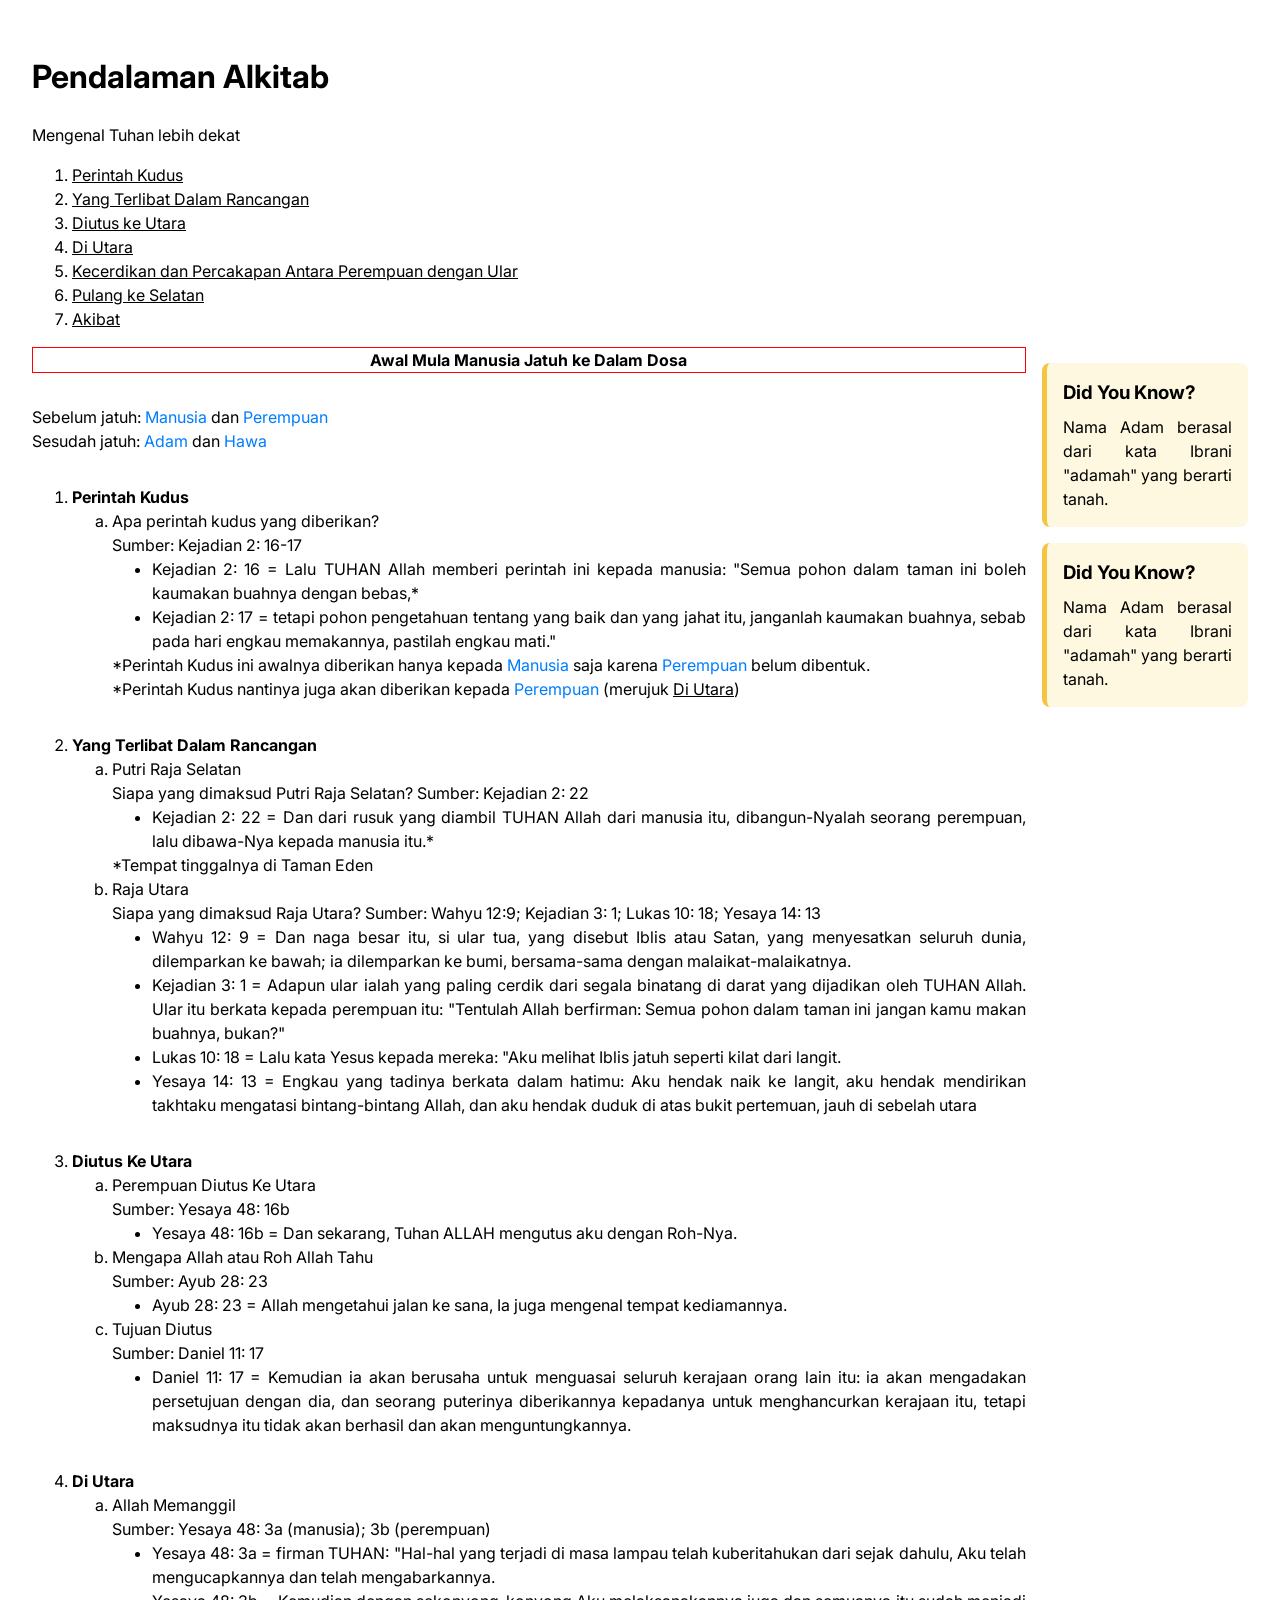
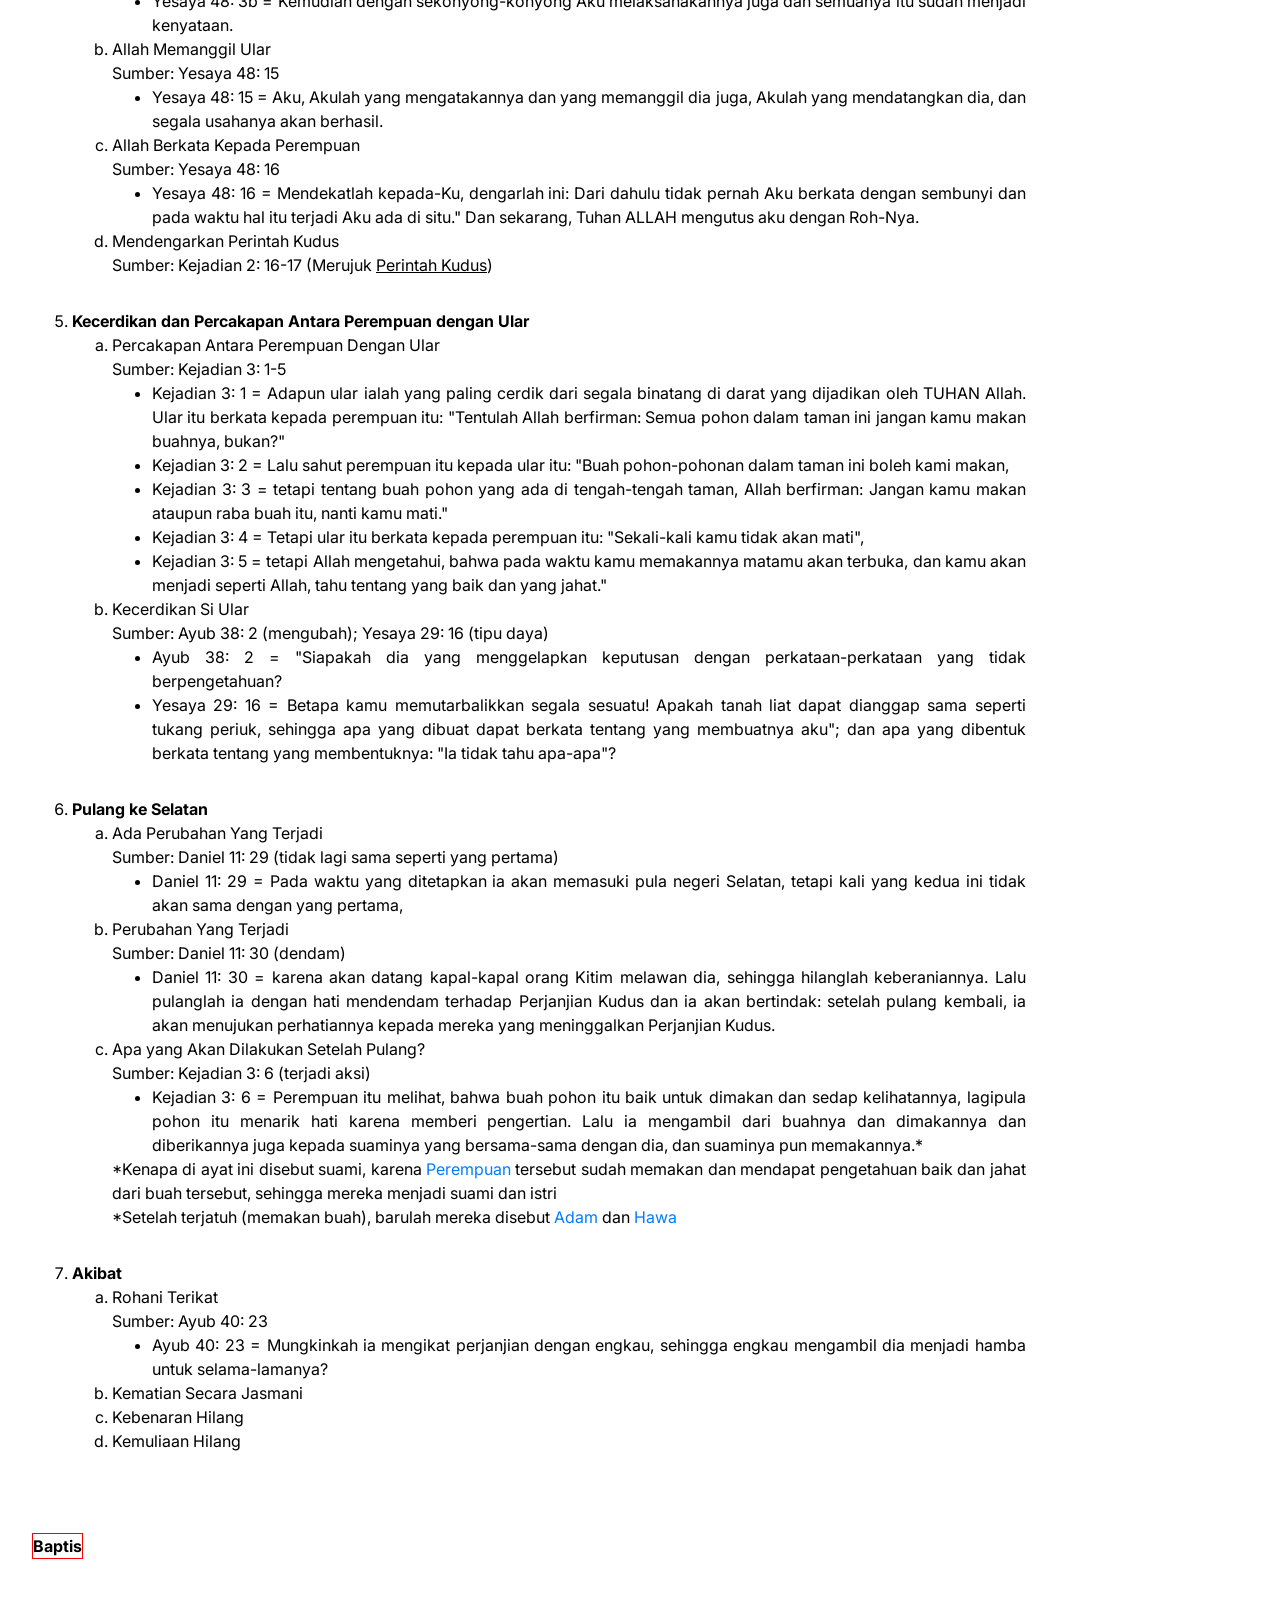
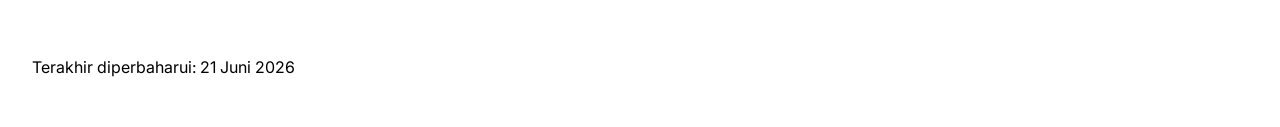
==== index.html @ 8b515ce2 "WorkinProgress" ====
<!DOCTYPE html>
<html lang="en">
	<head>
		<meta charset="UTF-8">
		<meta name="viewport" content="width=device-width, initial-scale=1.0">

		<title>Pendalaman Alkitab</title>

		<link rel="stylesheet" href="style.css">
	</head>

	<body>
		<header>
			<h1>Pendalaman Alkitab</h1>
			<p>Mengenal Tuhan lebih dekat</p>
			<nav>
				<ol>
					<li><a href="#perintah-kudus">Perintah Kudus</a></li>
					<li><a href="#yang-terlibat-dalam-rancangan">Yang Terlibat Dalam Rancangan</a></li>
					<li><a href="#diutus-ke-utara">Diutus ke Utara</a></li>
					<li><a href="#di-utara">Di Utara</a></li>
					<li><a href="#kecerdikan-dan-percakapan">Kecerdikan dan Percakapan Antara Perempuan dengan Ular</a></li>
					<li><a href="#pulang-ke-selatan">Pulang ke Selatan</a></li>
					<li><a href="#akibat">Akibat</a></li>
				</ol>
			</nav>
		</header>
		<main>
			<article class="article">
				<section class="main-topic">
					<h1 class="main-heading">Awal Mula Manusia Jatuh ke Dalam Dosa</h1>
					<p class="storyline">Sebelum jatuh: <span class="keyword">Manusia</span> dan <span class="keyword">Perempuan</span><br>Sesudah jatuh: <span class="keyword">Adam</span> dan <span class="keyword">Hawa</span></p>
					<ol type="1" class="ordered-list">
						<li id="perintah-kudus" class="sub-topic">
							<h2 class="sub-heading">Perintah Kudus</h2>
							<ol type="a">
								<li>
									<p class="description">Apa perintah kudus yang diberikan?</p>
									<p class="description">Sumber: Kejadian 2: 16-17</p>
									<ul>
										<li type="disc"><blockquote>Kejadian 2: 16 = Lalu TUHAN Allah memberi perintah ini kepada manusia: "Semua pohon dalam taman ini boleh kaumakan buahnya dengan bebas,*</blockquote></li>
										<li type="disc"><blockquote>Kejadian 2: 17 = tetapi pohon pengetahuan tentang yang baik dan yang jahat itu, janganlah kaumakan buahnya, sebab pada hari engkau memakannya, pastilah engkau mati."</blockquote></li>
									</ul>
									<p class="description">*Perintah Kudus ini awalnya diberikan hanya kepada <span class="keyword">Manusia</span> saja karena <span class="keyword">Perempuan</span> belum dibentuk.</p>
									<p class="description">*Perintah Kudus nantinya juga akan diberikan kepada <span class="keyword">Perempuan</span> (merujuk <a href="#di-utara">Di Utara</a>)</p>
								</li>
							</ol>
						</li>
						<li id="yang-terlibat-dalam-rancangan" class="sub-topic">
							<h2 class="sub-heading">Yang Terlibat Dalam Rancangan</h2>
							<ol type="a">
								<li>
									<p class="description">Putri Raja Selatan</p>
									<p class="description">Siapa yang dimaksud Putri Raja Selatan? Sumber: Kejadian 2: 22</p>
									<ul>
										<li type="disc"><blockquote>Kejadian 2: 22 = Dan dari rusuk yang diambil TUHAN Allah dari manusia itu, dibangun-Nyalah seorang perempuan, lalu dibawa-Nya kepada manusia itu.*</blockquote></li>
									</ul>
									<p class="description">*Tempat tinggalnya di Taman Eden</p>
								</li>
								<li>
									<p class="description">Raja Utara</p>
									<p class="description">Siapa yang dimaksud Raja Utara? Sumber: Wahyu 12:9; Kejadian 3: 1; Lukas 10: 18; Yesaya 14: 13</p>
									<ul>
										<li type="disc"><blockquote>Wahyu 12: 9 = Dan naga besar itu, si ular tua, yang disebut Iblis atau Satan, yang menyesatkan seluruh dunia, dilemparkan ke bawah; ia dilemparkan ke bumi, bersama-sama dengan malaikat-malaikatnya.</blockquote></li>
										<li type="disc"><blockquote>Kejadian 3: 1 = Adapun ular ialah yang paling cerdik dari segala binatang di darat yang dijadikan oleh TUHAN Allah. Ular itu berkata kepada perempuan itu: "Tentulah Allah berfirman: Semua pohon dalam taman ini jangan kamu makan buahnya, bukan?"</blockquote></li>
										<li type="disc"><blockquote>Lukas 10: 18 = Lalu kata Yesus kepada mereka: "Aku melihat Iblis jatuh seperti kilat dari langit.</blockquote></li>
										<li type="disc"><blockquote>Yesaya 14: 13 = Engkau yang tadinya berkata dalam hatimu: Aku hendak naik ke langit, aku hendak mendirikan takhtaku mengatasi bintang-bintang Allah, dan aku hendak duduk di atas bukit pertemuan, jauh di sebelah utara</blockquote></li>
									</ul>
								</li>
							</ol>
						</li>
						<li id="diutus-ke-utara" class="sub-topic">
							<h2 class="sub-heading">Diutus Ke Utara</h2>
							<ol type="a">
								<li>
									<p class="description">Perempuan Diutus Ke Utara</p>
									<p class="description">Sumber: Yesaya 48: 16b</p>
									<ul>
										<li type="disc"><blockquote>Yesaya 48: 16b = Dan sekarang, Tuhan ALLAH mengutus aku dengan Roh-Nya.</blockquote></li>
									</ul>
								</li>
								<li>
									<p class="description">Mengapa Allah atau Roh Allah Tahu</p>
									<p class="description">Sumber: Ayub 28: 23</p>
									<ul>
										<li type="disc"><blockquote>Ayub 28: 23 = Allah mengetahui jalan ke sana, Ia juga mengenal tempat kediamannya.</blockquote></li>
									</ul>
								</li>
								<li>
									<p class="description">Tujuan Diutus</p>
									<p class="description">Sumber: Daniel 11: 17</p>
									<ul>
										<li type="disc"><blockquote>Daniel 11: 17 = Kemudian ia akan berusaha untuk menguasai seluruh kerajaan orang lain itu: ia akan mengadakan persetujuan dengan dia, dan seorang puterinya diberikannya kepadanya untuk menghancurkan kerajaan itu, tetapi maksudnya itu tidak akan berhasil dan akan menguntungkannya.</blockquote></li>
									</ul>
								</li>
							</ol>
						</li>
						<li id="di-utara" class="sub-topic">
							<h2 class="sub-heading">Di Utara</h2>
							<ol type="a">
								<li>
									<p class="description">Allah Memanggil</p>
									<p class="description">Sumber: Yesaya 48: 3a (manusia); 3b (perempuan)</p>
									<ul>
										<li type="disc"><blockquote>Yesaya 48: 3a = firman TUHAN: "Hal-hal yang terjadi di masa lampau telah kuberitahukan dari sejak dahulu, Aku telah mengucapkannya dan telah mengabarkannya.</blockquote></li>
										<li type="disc"><blockquote>Yesaya 48: 3b = Kemudian dengan sekonyong-konyong Aku melaksanakannya juga dan semuanya itu sudah menjadi kenyataan.</blockquote></li>
									</ul>
								</li>
								<li>
									<p class="description">Allah Memanggil Ular</p>
									<p class="description">Sumber: Yesaya 48: 15</p>
									<ul>
										<li type="disc"><blockquote>Yesaya 48: 15 = Aku, Akulah yang mengatakannya dan yang memanggil dia juga, Akulah yang mendatangkan dia, dan segala usahanya akan berhasil.</blockquote></li>
									</ul>
								</li>
								<li>
									<p class="description">Allah Berkata Kepada Perempuan</p>
									<p class="description">Sumber: Yesaya 48: 16</p>
									<ul>
										<li type="disc"><blockquote>Yesaya 48: 16 = Mendekatlah kepada-Ku, dengarlah ini: Dari dahulu tidak pernah Aku berkata dengan sembunyi dan pada waktu hal itu terjadi Aku ada di situ." Dan sekarang, Tuhan ALLAH mengutus aku dengan Roh-Nya.</blockquote></li>
									</ul>
								</li>
								<li>
									<p class="description">Mendengarkan Perintah Kudus</p>
									<p class="description">Sumber: Kejadian 2: 16-17 (Merujuk <a href="#perintah-kudus">Perintah Kudus</a>)</p>
								</li>
							</ol>
						</li>
						<li id="kecerdikan-dan-percakapan" class="sub-topic">
							<h2 class="sub-heading">Kecerdikan dan Percakapan Antara Perempuan dengan Ular</h2>
							<ol type="a">
								<li>
									<p class="description">Percakapan Antara Perempuan Dengan Ular</p>
									<p class="description">Sumber: Kejadian 3: 1-5</p>
									<ul>
										<li type="disc"><blockquote>Kejadian 3: 1 = Adapun ular ialah yang paling cerdik dari segala binatang di darat yang dijadikan oleh TUHAN Allah. Ular itu berkata kepada perempuan itu: "Tentulah Allah berfirman: Semua pohon dalam taman ini jangan kamu makan buahnya, bukan?"</blockquote></li>
										<li type="disc"><blockquote>Kejadian 3: 2 = Lalu sahut perempuan itu kepada ular itu: "Buah pohon-pohonan dalam taman ini boleh kami makan,</blockquote></li>
										<li type="disc"><blockquote>Kejadian 3: 3 = tetapi tentang buah pohon yang ada di tengah-tengah taman, Allah berfirman: Jangan kamu makan ataupun raba buah itu, nanti kamu mati."</blockquote></li>
										<li type="disc"><blockquote>Kejadian 3: 4 = Tetapi ular itu berkata kepada perempuan itu: "Sekali-kali kamu tidak akan mati",</blockquote></li>
										<li type="disc"><blockquote>Kejadian 3: 5 = tetapi Allah mengetahui, bahwa pada waktu kamu memakannya matamu akan terbuka, dan kamu akan menjadi seperti Allah, tahu tentang yang baik dan yang jahat."</blockquote></li>
									</ul>
								</li>
								<li>
									<p class="description">Kecerdikan Si Ular</p>
									<p class="description">Sumber: Ayub 38: 2 (mengubah); Yesaya 29: 16 (tipu daya)</p>
									<ul>
										<li type="disc"><blockquote>Ayub 38: 2 = "Siapakah dia yang menggelapkan keputusan dengan perkataan-perkataan yang tidak berpengetahuan?</blockquote></li>
										<li type="disc"><blockquote>Yesaya 29: 16 = Betapa kamu memutarbalikkan segala sesuatu! Apakah tanah liat dapat dianggap sama seperti tukang periuk, sehingga apa yang dibuat dapat berkata tentang yang membuatnya aku"; dan apa yang dibentuk berkata tentang yang membentuknya: "Ia tidak tahu apa-apa"?</blockquote></li>
									</ul>
								</li>
							</ol>
						</li>
						<li id="pulang-ke-selatan" class="sub-topic">
							<h2 class="sub-heading">Pulang ke Selatan</h2>
							<ol type="a">
								<li>
									<p class="description">Ada Perubahan Yang Terjadi</p>
									<p class="description">Sumber: Daniel 11: 29 (tidak lagi sama seperti yang pertama)</p>
									<ul>
										<li type="disc"><blockquote>Daniel 11: 29 = Pada waktu yang ditetapkan ia akan memasuki pula negeri Selatan, tetapi kali yang kedua ini tidak akan sama dengan yang pertama,</blockquote></li>
									</ul>
								</li>
								<li>
									<p class="description">Perubahan Yang Terjadi</p>
									<p class="description">Sumber: Daniel 11: 30 (dendam)</p>
									<ul>
										<li type="disc"><blockquote>Daniel 11: 30 = karena akan datang kapal-kapal orang Kitim melawan dia, sehingga hilanglah keberaniannya. Lalu pulanglah ia dengan hati mendendam terhadap Perjanjian Kudus dan ia akan bertindak: setelah pulang kembali, ia akan menujukan perhatiannya kepada mereka yang meninggalkan Perjanjian Kudus.</blockquote></li>
									</ul>
								</li>
								<li>
									<p class="description">Apa yang Akan Dilakukan Setelah Pulang?</p>
									<p class="description">Sumber: Kejadian 3: 6 (terjadi aksi)</p>
									<ul>
										<li type="disc"><blockquote>Kejadian 3: 6 = Perempuan itu melihat, bahwa buah pohon itu baik untuk dimakan dan sedap kelihatannya, lagipula pohon itu menarik hati karena memberi pengertian. Lalu ia mengambil dari buahnya dan dimakannya dan diberikannya juga kepada suaminya yang bersama-sama dengan dia, dan suaminya pun memakannya.*</blockquote></li>
									</ul>
									<p class="description">*Kenapa di ayat ini disebut suami, karena <span class="keyword">Perempuan</span> tersebut sudah memakan dan mendapat pengetahuan baik dan jahat dari buah tersebut, sehingga mereka menjadi suami dan istri</p>
									<p class="description">*Setelah terjatuh (memakan buah), barulah mereka disebut <span class="keyword">Adam</span> dan <span class="keyword">Hawa</span></p>
								</li>
							</ol>
						</li>
						<li id="akibat" class="sub-topic">
							<h2 class="sub-heading">Akibat</h2>
							<ol type="a">
								<li>
									<p class="description">Rohani Terikat</p>
									<p class="description">Sumber: Ayub 40: 23</p>
									<ul>
										<li type="disc"><blockquote>Ayub 40: 23 = Mungkinkah ia mengikat perjanjian dengan engkau, sehingga engkau mengambil dia menjadi hamba untuk selama-lamanya?</blockquote></li>
									</ul>
								</li>
								<li>
									<p class="description">Kematian Secara Jasmani</p>
								</li>
								<li>
									<p class="description">Kebenaran Hilang</p>
								</li>
								<li>
									<p class="description">Kemuliaan Hilang</p>
								</li>
							</ol>
						</li>
					</ol>
				</section>
				<div class="sidebar">
					<aside class="did-you-know-t1">
						<h3>Did You Know?</h3>
						<p>Nama Adam berasal dari kata Ibrani "adamah" yang berarti tanah.</p>
					</aside>
					<aside class="did-you-know-t2">
						<h3>Did You Know?</h3>
						<p>Nama Adam berasal dari kata Ibrani "adamah" yang berarti tanah.</p>
					</aside>
				</div>
			</article>
			<article class="article">
				<section class="main-topic">
					<h1 class="main-heading">Baptis</h1>
					<p></p>
				</section>
			</article>
		</main>
		<footer>
			<p>Terakhir diperbaharui: 21 Juni 2026</p>
		</footer>
	</body>
</html>
---- style.css ----
@font-face {
    font-family: "Inter";
    font-style: normal;
    font-weight: 100 900;
    src: url("fonts/Inter-VariableFont_opsz,wght.ttf") format("truetype");
}

@font-face {
    font-family: "Inter";
    font-style: italic;
    font-weight: 100 900;
    src: url("fonts/Inter-Italic-VariableFont_opsz,wght.ttf") format("truetype");
}

body {
    font-family: "Inter", Arial, sans-serif;
    font-size: 16px;
    line-height: 1.5;
    margin: 1rem;
    padding: 1rem;
    text-align: justify;
}

a {
    color: inherit;
}

.sidebar {
    flex-direction: column;
    max-width: 300px;
}

.did-you-know-t1 {
    align-self: start;
    background-color: #fff8e1;
    border-left: 5px solid #f4c542;
    border-radius: 0.5rem;
    margin: 1rem 0;
    padding: 1rem;
}

.did-you-know-t1 h3 {
    margin: 0 0 0.5rem 0;
}

.did-you-know-t1 p {
    margin: 0;
}

.did-you-know-t2 {
    background-color: #fff8e1;
    border-left: 5px solid #f4c542;
    border-radius: 0.5rem;
    margin: 1rem 0;
    padding: 1rem;
}

.did-you-know-t2 h3 {
    margin: 0 0 0.5rem 0;
}

.did-you-know-t2 p {
    margin: 0;
}

.main-topic, .sub-topic, .main-heading, .sub-heading, .storyline, .description, .ordered-list, blockquote {
    margin: 0;
}

.test {
    border-left: 4px solid #666;
    padding-left: 1rem;
    margin-left: 0;
}

.article {
    display: flex;
    gap: 1rem;
}

.main-topic {
    margin-bottom: 3rem;
}

.sub-topic {
    margin-bottom: 2rem;
}

.main-heading {
    border: 1px solid red;
    font-size: 16px;
    text-align: center;
    margin-bottom: 2rem;
}

.sub-heading {
    font-size: 16px;
}

.storyline {
    margin-bottom: 2rem;
}

.keyword {
    color: #007dff;
}
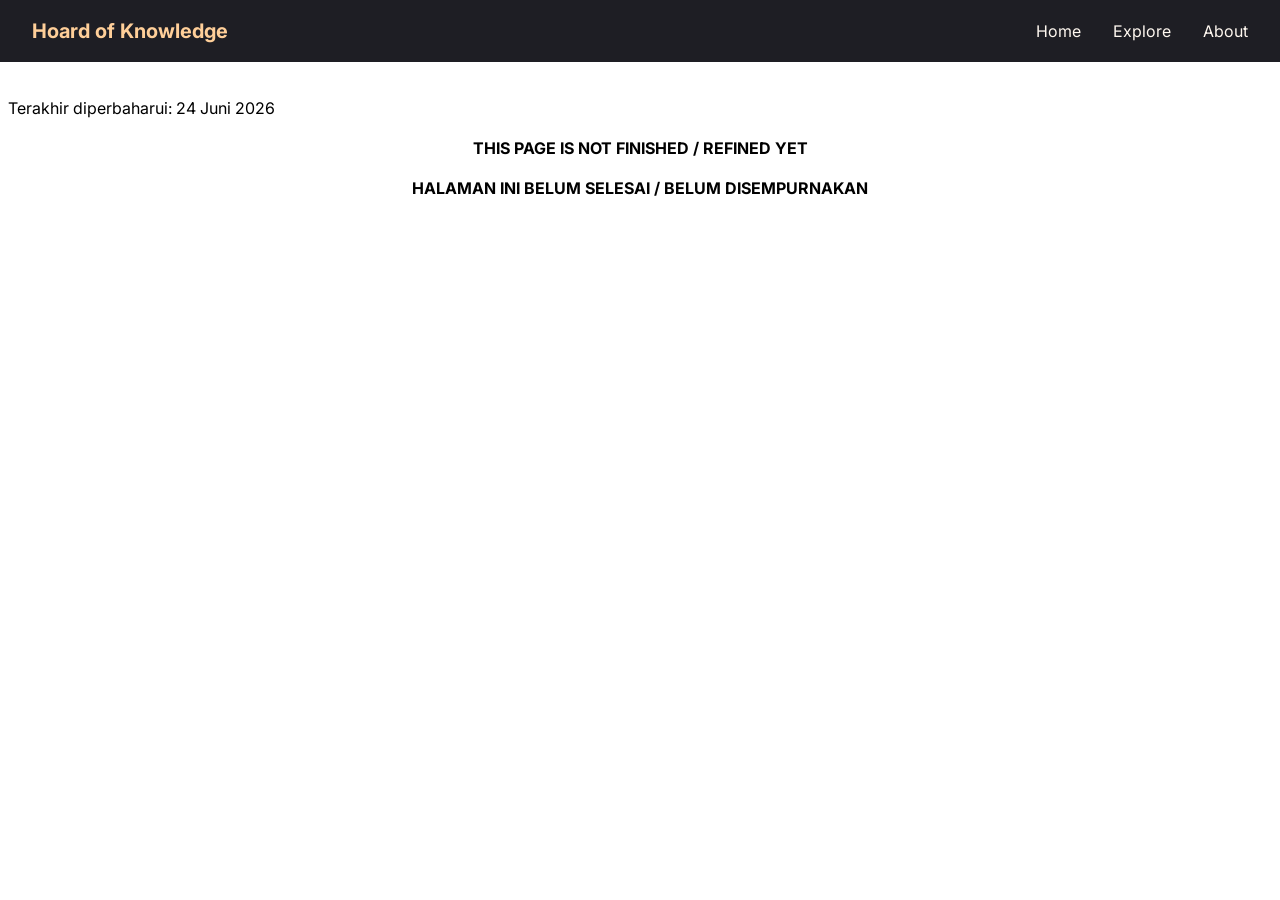
==== commit f949053b: "Fixing href issue and minor css hover issue" ====
--- a/index.html
+++ b/index.html
@@ -4,223 +4,46 @@
 		<meta charset="UTF-8">
 		<meta name="viewport" content="width=device-width, initial-scale=1.0">
 
-		<title>Pendalaman Alkitab</title>
+		<title>Hoard of Knowledge</title>
 
 		<link rel="stylesheet" href="style.css">
 	</head>
-
 	<body>
 		<header>
-			<h1>Pendalaman Alkitab</h1>
-			<p>Mengenal Tuhan lebih dekat</p>
-			<nav>
-				<ol>
-					<li><a href="#perintah-kudus">Perintah Kudus</a></li>
-					<li><a href="#yang-terlibat-dalam-rancangan">Yang Terlibat Dalam Rancangan</a></li>
-					<li><a href="#diutus-ke-utara">Diutus ke Utara</a></li>
-					<li><a href="#di-utara">Di Utara</a></li>
-					<li><a href="#kecerdikan-dan-percakapan">Kecerdikan dan Percakapan Antara Perempuan dengan Ular</a></li>
-					<li><a href="#pulang-ke-selatan">Pulang ke Selatan</a></li>
-					<li><a href="#akibat">Akibat</a></li>
-				</ol>
+			<nav class="navbar">
+				<div class="logo">
+					<a href="index.html" title="Home">Hoard of Knowledge</a>
+				</div>
+				<ul class="nav-links">
+					<li>
+						<a href="index.html">Home</a>
+					</li>
+					<li class="dropdown">
+						<a href="#">Explore</a>
+						<ul class="dropdown-menu">
+							<li>
+								<a href="knowledge/theology/content-theology-topic-index.html">Theology</a>
+							</li>
+							<li>
+								<a href="#">Science</a>
+							</li>
+							<li>
+								<a href="knowledge/language/content-japanese-language-index.html">Japanese Language</a>
+							</li>
+						</ul>
+					</li>
+					<li>
+						<a href="#">About</a>
+					</li>
+				</ul>
 			</nav>
 		</header>
 		<main>
-			<article class="article">
-				<section class="main-topic">
-					<h1 class="main-heading">Awal Mula Manusia Jatuh ke Dalam Dosa</h1>
-					<p class="storyline">Sebelum jatuh: <span class="keyword">Manusia</span> dan <span class="keyword">Perempuan</span><br>Sesudah jatuh: <span class="keyword">Adam</span> dan <span class="keyword">Hawa</span></p>
-					<ol type="1" class="ordered-list">
-						<li id="perintah-kudus" class="sub-topic">
-							<h2 class="sub-heading">Perintah Kudus</h2>
-							<ol type="a">
-								<li>
-									<p class="description">Apa perintah kudus yang diberikan?</p>
-									<p class="description">Sumber: Kejadian 2: 16-17</p>
-									<ul>
-										<li type="disc"><blockquote>Kejadian 2: 16 = Lalu TUHAN Allah memberi perintah ini kepada manusia: "Semua pohon dalam taman ini boleh kaumakan buahnya dengan bebas,*</blockquote></li>
-										<li type="disc"><blockquote>Kejadian 2: 17 = tetapi pohon pengetahuan tentang yang baik dan yang jahat itu, janganlah kaumakan buahnya, sebab pada hari engkau memakannya, pastilah engkau mati."</blockquote></li>
-									</ul>
-									<p class="description">*Perintah Kudus ini awalnya diberikan hanya kepada <span class="keyword">Manusia</span> saja karena <span class="keyword">Perempuan</span> belum dibentuk.</p>
-									<p class="description">*Perintah Kudus nantinya juga akan diberikan kepada <span class="keyword">Perempuan</span> (merujuk <a href="#di-utara">Di Utara</a>)</p>
-								</li>
-							</ol>
-						</li>
-						<li id="yang-terlibat-dalam-rancangan" class="sub-topic">
-							<h2 class="sub-heading">Yang Terlibat Dalam Rancangan</h2>
-							<ol type="a">
-								<li>
-									<p class="description">Putri Raja Selatan</p>
-									<p class="description">Siapa yang dimaksud Putri Raja Selatan? Sumber: Kejadian 2: 22</p>
-									<ul>
-										<li type="disc"><blockquote>Kejadian 2: 22 = Dan dari rusuk yang diambil TUHAN Allah dari manusia itu, dibangun-Nyalah seorang perempuan, lalu dibawa-Nya kepada manusia itu.*</blockquote></li>
-									</ul>
-									<p class="description">*Tempat tinggalnya di Taman Eden</p>
-								</li>
-								<li>
-									<p class="description">Raja Utara</p>
-									<p class="description">Siapa yang dimaksud Raja Utara? Sumber: Wahyu 12:9; Kejadian 3: 1; Lukas 10: 18; Yesaya 14: 13</p>
-									<ul>
-										<li type="disc"><blockquote>Wahyu 12: 9 = Dan naga besar itu, si ular tua, yang disebut Iblis atau Satan, yang menyesatkan seluruh dunia, dilemparkan ke bawah; ia dilemparkan ke bumi, bersama-sama dengan malaikat-malaikatnya.</blockquote></li>
-										<li type="disc"><blockquote>Kejadian 3: 1 = Adapun ular ialah yang paling cerdik dari segala binatang di darat yang dijadikan oleh TUHAN Allah. Ular itu berkata kepada perempuan itu: "Tentulah Allah berfirman: Semua pohon dalam taman ini jangan kamu makan buahnya, bukan?"</blockquote></li>
-										<li type="disc"><blockquote>Lukas 10: 18 = Lalu kata Yesus kepada mereka: "Aku melihat Iblis jatuh seperti kilat dari langit.</blockquote></li>
-										<li type="disc"><blockquote>Yesaya 14: 13 = Engkau yang tadinya berkata dalam hatimu: Aku hendak naik ke langit, aku hendak mendirikan takhtaku mengatasi bintang-bintang Allah, dan aku hendak duduk di atas bukit pertemuan, jauh di sebelah utara</blockquote></li>
-									</ul>
-								</li>
-							</ol>
-						</li>
-						<li id="diutus-ke-utara" class="sub-topic">
-							<h2 class="sub-heading">Diutus Ke Utara</h2>
-							<ol type="a">
-								<li>
-									<p class="description">Perempuan Diutus Ke Utara</p>
-									<p class="description">Sumber: Yesaya 48: 16b</p>
-									<ul>
-										<li type="disc"><blockquote>Yesaya 48: 16b = Dan sekarang, Tuhan ALLAH mengutus aku dengan Roh-Nya.</blockquote></li>
-									</ul>
-								</li>
-								<li>
-									<p class="description">Mengapa Allah atau Roh Allah Tahu</p>
-									<p class="description">Sumber: Ayub 28: 23</p>
-									<ul>
-										<li type="disc"><blockquote>Ayub 28: 23 = Allah mengetahui jalan ke sana, Ia juga mengenal tempat kediamannya.</blockquote></li>
-									</ul>
-								</li>
-								<li>
-									<p class="description">Tujuan Diutus</p>
-									<p class="description">Sumber: Daniel 11: 17</p>
-									<ul>
-										<li type="disc"><blockquote>Daniel 11: 17 = Kemudian ia akan berusaha untuk menguasai seluruh kerajaan orang lain itu: ia akan mengadakan persetujuan dengan dia, dan seorang puterinya diberikannya kepadanya untuk menghancurkan kerajaan itu, tetapi maksudnya itu tidak akan berhasil dan akan menguntungkannya.</blockquote></li>
-									</ul>
-								</li>
-							</ol>
-						</li>
-						<li id="di-utara" class="sub-topic">
-							<h2 class="sub-heading">Di Utara</h2>
-							<ol type="a">
-								<li>
-									<p class="description">Allah Memanggil</p>
-									<p class="description">Sumber: Yesaya 48: 3a (manusia); 3b (perempuan)</p>
-									<ul>
-										<li type="disc"><blockquote>Yesaya 48: 3a = firman TUHAN: "Hal-hal yang terjadi di masa lampau telah kuberitahukan dari sejak dahulu, Aku telah mengucapkannya dan telah mengabarkannya.</blockquote></li>
-										<li type="disc"><blockquote>Yesaya 48: 3b = Kemudian dengan sekonyong-konyong Aku melaksanakannya juga dan semuanya itu sudah menjadi kenyataan.</blockquote></li>
-									</ul>
-								</li>
-								<li>
-									<p class="description">Allah Memanggil Ular</p>
-									<p class="description">Sumber: Yesaya 48: 15</p>
-									<ul>
-										<li type="disc"><blockquote>Yesaya 48: 15 = Aku, Akulah yang mengatakannya dan yang memanggil dia juga, Akulah yang mendatangkan dia, dan segala usahanya akan berhasil.</blockquote></li>
-									</ul>
-								</li>
-								<li>
-									<p class="description">Allah Berkata Kepada Perempuan</p>
-									<p class="description">Sumber: Yesaya 48: 16</p>
-									<ul>
-										<li type="disc"><blockquote>Yesaya 48: 16 = Mendekatlah kepada-Ku, dengarlah ini: Dari dahulu tidak pernah Aku berkata dengan sembunyi dan pada waktu hal itu terjadi Aku ada di situ." Dan sekarang, Tuhan ALLAH mengutus aku dengan Roh-Nya.</blockquote></li>
-									</ul>
-								</li>
-								<li>
-									<p class="description">Mendengarkan Perintah Kudus</p>
-									<p class="description">Sumber: Kejadian 2: 16-17 (Merujuk <a href="#perintah-kudus">Perintah Kudus</a>)</p>
-								</li>
-							</ol>
-						</li>
-						<li id="kecerdikan-dan-percakapan" class="sub-topic">
-							<h2 class="sub-heading">Kecerdikan dan Percakapan Antara Perempuan dengan Ular</h2>
-							<ol type="a">
-								<li>
-									<p class="description">Percakapan Antara Perempuan Dengan Ular</p>
-									<p class="description">Sumber: Kejadian 3: 1-5</p>
-									<ul>
-										<li type="disc"><blockquote>Kejadian 3: 1 = Adapun ular ialah yang paling cerdik dari segala binatang di darat yang dijadikan oleh TUHAN Allah. Ular itu berkata kepada perempuan itu: "Tentulah Allah berfirman: Semua pohon dalam taman ini jangan kamu makan buahnya, bukan?"</blockquote></li>
-										<li type="disc"><blockquote>Kejadian 3: 2 = Lalu sahut perempuan itu kepada ular itu: "Buah pohon-pohonan dalam taman ini boleh kami makan,</blockquote></li>
-										<li type="disc"><blockquote>Kejadian 3: 3 = tetapi tentang buah pohon yang ada di tengah-tengah taman, Allah berfirman: Jangan kamu makan ataupun raba buah itu, nanti kamu mati."</blockquote></li>
-										<li type="disc"><blockquote>Kejadian 3: 4 = Tetapi ular itu berkata kepada perempuan itu: "Sekali-kali kamu tidak akan mati",</blockquote></li>
-										<li type="disc"><blockquote>Kejadian 3: 5 = tetapi Allah mengetahui, bahwa pada waktu kamu memakannya matamu akan terbuka, dan kamu akan menjadi seperti Allah, tahu tentang yang baik dan yang jahat."</blockquote></li>
-									</ul>
-								</li>
-								<li>
-									<p class="description">Kecerdikan Si Ular</p>
-									<p class="description">Sumber: Ayub 38: 2 (mengubah); Yesaya 29: 16 (tipu daya)</p>
-									<ul>
-										<li type="disc"><blockquote>Ayub 38: 2 = "Siapakah dia yang menggelapkan keputusan dengan perkataan-perkataan yang tidak berpengetahuan?</blockquote></li>
-										<li type="disc"><blockquote>Yesaya 29: 16 = Betapa kamu memutarbalikkan segala sesuatu! Apakah tanah liat dapat dianggap sama seperti tukang periuk, sehingga apa yang dibuat dapat berkata tentang yang membuatnya aku"; dan apa yang dibentuk berkata tentang yang membentuknya: "Ia tidak tahu apa-apa"?</blockquote></li>
-									</ul>
-								</li>
-							</ol>
-						</li>
-						<li id="pulang-ke-selatan" class="sub-topic">
-							<h2 class="sub-heading">Pulang ke Selatan</h2>
-							<ol type="a">
-								<li>
-									<p class="description">Ada Perubahan Yang Terjadi</p>
-									<p class="description">Sumber: Daniel 11: 29 (tidak lagi sama seperti yang pertama)</p>
-									<ul>
-										<li type="disc"><blockquote>Daniel 11: 29 = Pada waktu yang ditetapkan ia akan memasuki pula negeri Selatan, tetapi kali yang kedua ini tidak akan sama dengan yang pertama,</blockquote></li>
-									</ul>
-								</li>
-								<li>
-									<p class="description">Perubahan Yang Terjadi</p>
-									<p class="description">Sumber: Daniel 11: 30 (dendam)</p>
-									<ul>
-										<li type="disc"><blockquote>Daniel 11: 30 = karena akan datang kapal-kapal orang Kitim melawan dia, sehingga hilanglah keberaniannya. Lalu pulanglah ia dengan hati mendendam terhadap Perjanjian Kudus dan ia akan bertindak: setelah pulang kembali, ia akan menujukan perhatiannya kepada mereka yang meninggalkan Perjanjian Kudus.</blockquote></li>
-									</ul>
-								</li>
-								<li>
-									<p class="description">Apa yang Akan Dilakukan Setelah Pulang?</p>
-									<p class="description">Sumber: Kejadian 3: 6 (terjadi aksi)</p>
-									<ul>
-										<li type="disc"><blockquote>Kejadian 3: 6 = Perempuan itu melihat, bahwa buah pohon itu baik untuk dimakan dan sedap kelihatannya, lagipula pohon itu menarik hati karena memberi pengertian. Lalu ia mengambil dari buahnya dan dimakannya dan diberikannya juga kepada suaminya yang bersama-sama dengan dia, dan suaminya pun memakannya.*</blockquote></li>
-									</ul>
-									<p class="description">*Kenapa di ayat ini disebut suami, karena <span class="keyword">Perempuan</span> tersebut sudah memakan dan mendapat pengetahuan baik dan jahat dari buah tersebut, sehingga mereka menjadi suami dan istri</p>
-									<p class="description">*Setelah terjatuh (memakan buah), barulah mereka disebut <span class="keyword">Adam</span> dan <span class="keyword">Hawa</span></p>
-								</li>
-							</ol>
-						</li>
-						<li id="akibat" class="sub-topic">
-							<h2 class="sub-heading">Akibat</h2>
-							<ol type="a">
-								<li>
-									<p class="description">Rohani Terikat</p>
-									<p class="description">Sumber: Ayub 40: 23</p>
-									<ul>
-										<li type="disc"><blockquote>Ayub 40: 23 = Mungkinkah ia mengikat perjanjian dengan engkau, sehingga engkau mengambil dia menjadi hamba untuk selama-lamanya?</blockquote></li>
-									</ul>
-								</li>
-								<li>
-									<p class="description">Kematian Secara Jasmani</p>
-								</li>
-								<li>
-									<p class="description">Kebenaran Hilang</p>
-								</li>
-								<li>
-									<p class="description">Kemuliaan Hilang</p>
-								</li>
-							</ol>
-						</li>
-					</ol>
-				</section>
-				<div class="sidebar">
-					<aside class="did-you-know-t1">
-						<h3>Did You Know?</h3>
-						<p>Nama Adam berasal dari kata Ibrani "adamah" yang berarti tanah.</p>
-					</aside>
-					<aside class="did-you-know-t2">
-						<h3>Did You Know?</h3>
-						<p>Nama Adam berasal dari kata Ibrani "adamah" yang berarti tanah.</p>
-					</aside>
-				</div>
-			</article>
-			<article class="article">
-				<section class="main-topic">
-					<h1 class="main-heading">Baptis</h1>
-					<p></p>
-				</section>
-			</article>
 		</main>
 		<footer>
-			<p>Terakhir diperbaharui: 21 Juni 2026</p>
+			<p>Terakhir diperbaharui: 24 Juni 2026</p>
+			<p style="text-align: center;"><strong>THIS PAGE IS NOT FINISHED / REFINED YET</strong></p>
+			<p style="text-align: center;"><strong>HALAMAN INI BELUM SELESAI / BELUM DISEMPURNAKAN</strong></p>
 		</footer>
 	</body>
 </html>
--- a/style.css
+++ b/style.css
@@ -2,105 +2,239 @@
     font-family: "Inter";
     font-style: normal;
     font-weight: 100 900;
-    src: url("fonts/Inter-VariableFont_opsz,wght.ttf") format("truetype");
-}
-
+    src:
+        url("fonts/Inter-VariableFont_opsz,wght.woff2") format("woff2"),
+        url("fonts/Inter-VariableFont_opsz,wght.ttf") format("truetype");
+}
 @font-face {
     font-family: "Inter";
     font-style: italic;
     font-weight: 100 900;
-    src: url("fonts/Inter-Italic-VariableFont_opsz,wght.ttf") format("truetype");
-}
-
+    src:
+        url("fonts/Inter-Italic-VariableFont_opsz,wght.woff2") format("woff2"),
+        url("fonts/Inter-Italic-VariableFont_opsz,wght.ttf") format("truetype");
+}
+@media (max-width: 768px) {
+    body {
+        flex-direction: column;
+    }
+}
+html {
+    scroll-behavior: smooth;
+}
+
+/* Color References */
+/* 
+#1e1e24 Shadow Grey
+#92140c Oxblood
+#fff8f0 Floral White
+#ffcf99 Apricot Cream
+#111d4a Space Indigo
+*/
+/* Color References */
+
+/* Body */
 body {
     font-family: "Inter", Arial, sans-serif;
     font-size: 16px;
     line-height: 1.5;
-    margin: 1rem;
+}
+/* Body */
+
+/* Header - Top Navigation Bar */
+.navbar {
+    align-items: center;
+    background-color: #1e1e24;
+    display: flex;
+    justify-content: space-between;
+    left: 0;
+    padding: 1rem 2rem;
+    position: fixed;
+    right: 0;
+    top: 0;
+    z-index: 1000;
+}
+.logo a {
+    color: #ffcf99;
+    font-size: 1.25rem;
+    font-weight: bold;
+    text-decoration: none;
+}
+.logo a:hover {
+    color: #ffcf99;
+    font-size: 1.25rem;
+    font-weight: bold;
+    text-decoration: none;
+}
+.nav-links {
+    align-items: center;
+    display: flex;
+    gap: 2rem;
+    list-style: none;
+    margin: 0;
+    padding: 0;
+}
+.nav-links a {
+    color: #fff8f0;
+    text-decoration: none;
+}
+.nav-links a:hover {
+    color: #ffcf99;
+}
+/* Dropdown */
+.dropdown {
+    position: relative;
+}
+.dropdown-menu {
+    background-color: #111d4a;
+    display: none;
+    right: 0;
+    list-style: none;
+    margin: 0;
+    min-width: 200px;
+    padding: 0;
+    position: absolute;
+    top: 100%;
+}
+.dropdown-menu li {
+    width: 100%;
+}
+.dropdown-menu a {
+    display: block;
+    padding: 0.75rem 1rem;
+}
+.dropdown-menu a:hover {
+    background-color: #92140c;
+}
+.dropdown:hover .dropdown-menu {
+    display: block;
+}
+/* Dropdown */
+/* Header - Top Navigation Bar */
+
+/* Header - Secondary Navigation Bar */
+.topic-directory {
+    display: flex;
+    flex-direction: column;
+    gap: 1rem;
+    margin-top: 6rem;
+}
+.topic-card {
+    background-color: #111d4a;
+    border-left: 5px solid #92140c;
+    border-radius: 1rem;
+    color: #fff8f0;
     padding: 1rem;
-    text-align: justify;
-}
-
-a {
-    color: inherit;
-}
-
+}
+.topic-card h3 {
+    color: #ffcf99;
+    margin-top: 0;
+}
+.topic-card a {
+    color: #ffcf99;
+    font-weight: bold;
+    text-decoration: none;
+}
+.topic-card a:hover {
+    color: #ffcf99;
+    font-weight: bold;
+    text-decoration: none;
+}
+/* Header - Secondary Navigation Bar */
+
+/* Main - Card */
 .sidebar {
     flex-direction: column;
-    max-width: 300px;
-}
-
-.did-you-know-t1 {
+    max-width: 400px;
+}
+.did-you-know {
     align-self: start;
     background-color: #fff8e1;
-    border-left: 5px solid #f4c542;
+    border-left: 5px solid #ffcf99;
     border-radius: 0.5rem;
+    justify-items: center;
     margin: 1rem 0;
     padding: 1rem;
 }
-
-.did-you-know-t1 h3 {
+.did-you-know h3 {
     margin: 0 0 0.5rem 0;
 }
-
-.did-you-know-t1 p {
-    margin: 0;
-}
-
-.did-you-know-t2 {
-    background-color: #fff8e1;
-    border-left: 5px solid #f4c542;
-    border-radius: 0.5rem;
+.did-you-know p {
+    margin: 0;
+}
+/* Main - Card */
+
+/* Footer - Miscellaneous */
+/* Footer - Miscellaneous */
+
+/* Independent/Unique Style Element */
+.main-topic, .sub-topic, .main-heading, .sub-heading, .storyline, .description, .list-1, blockquote {
+    margin: 0;
+}
+main {
+    margin-top: 6rem;
+    text-align: justify;
+}
+a {
+    color: #92140c;
+    text-decoration: none;
+}
+a:hover {
+    color: #1e1e24;
+    text-decoration: underline;
+}
+blockquote {
+    border-left: 3px solid #ffcf99;
+    color: #1e1e24;
+    font-style: italic;
     margin: 1rem 0;
-    padding: 1rem;
-}
-
-.did-you-know-t2 h3 {
-    margin: 0 0 0.5rem 0;
-}
-
-.did-you-know-t2 p {
-    margin: 0;
-}
-
-.main-topic, .sub-topic, .main-heading, .sub-heading, .storyline, .description, .ordered-list, blockquote {
-    margin: 0;
-}
-
-.test {
-    border-left: 4px solid #666;
     padding-left: 1rem;
-    margin-left: 0;
-}
-
+    position: relative;
+}
+blockquote::before {
+    color: #92140c;
+    content: "❝ ";
+}
+
+blockquote::after {
+    color: #92140c;
+    content: " ❞";
+}
+blockquote:hover {
+    border-left-color: #92140c;
+}
 .article {
     display: flex;
+    flex-wrap: wrap;
     gap: 1rem;
 }
-
 .main-topic {
     margin-bottom: 3rem;
 }
-
 .sub-topic {
     margin-bottom: 2rem;
-}
-
+    margin-left: -1rem;
+    margin-right: 1rem;
+}
+.list-2 {
+    padding-left: 1rem;
+}
+.list-3 {
+    padding-left: 0.5rem;
+}
 .main-heading {
-    border: 1px solid red;
-    font-size: 16px;
+    font-size: 1rem;
+    margin-bottom: 2rem;
     text-align: center;
-    margin-bottom: 2rem;
-}
-
+}
 .sub-heading {
-    font-size: 16px;
-}
-
+    font-size: 1rem;
+    margin-bottom: 0.25rem;
+}
 .storyline {
     margin-bottom: 2rem;
 }
-
 .keyword {
-    color: #007dff;
-}+    font-weight: bold;
+}
+/* Independent/Unique Style Element */
